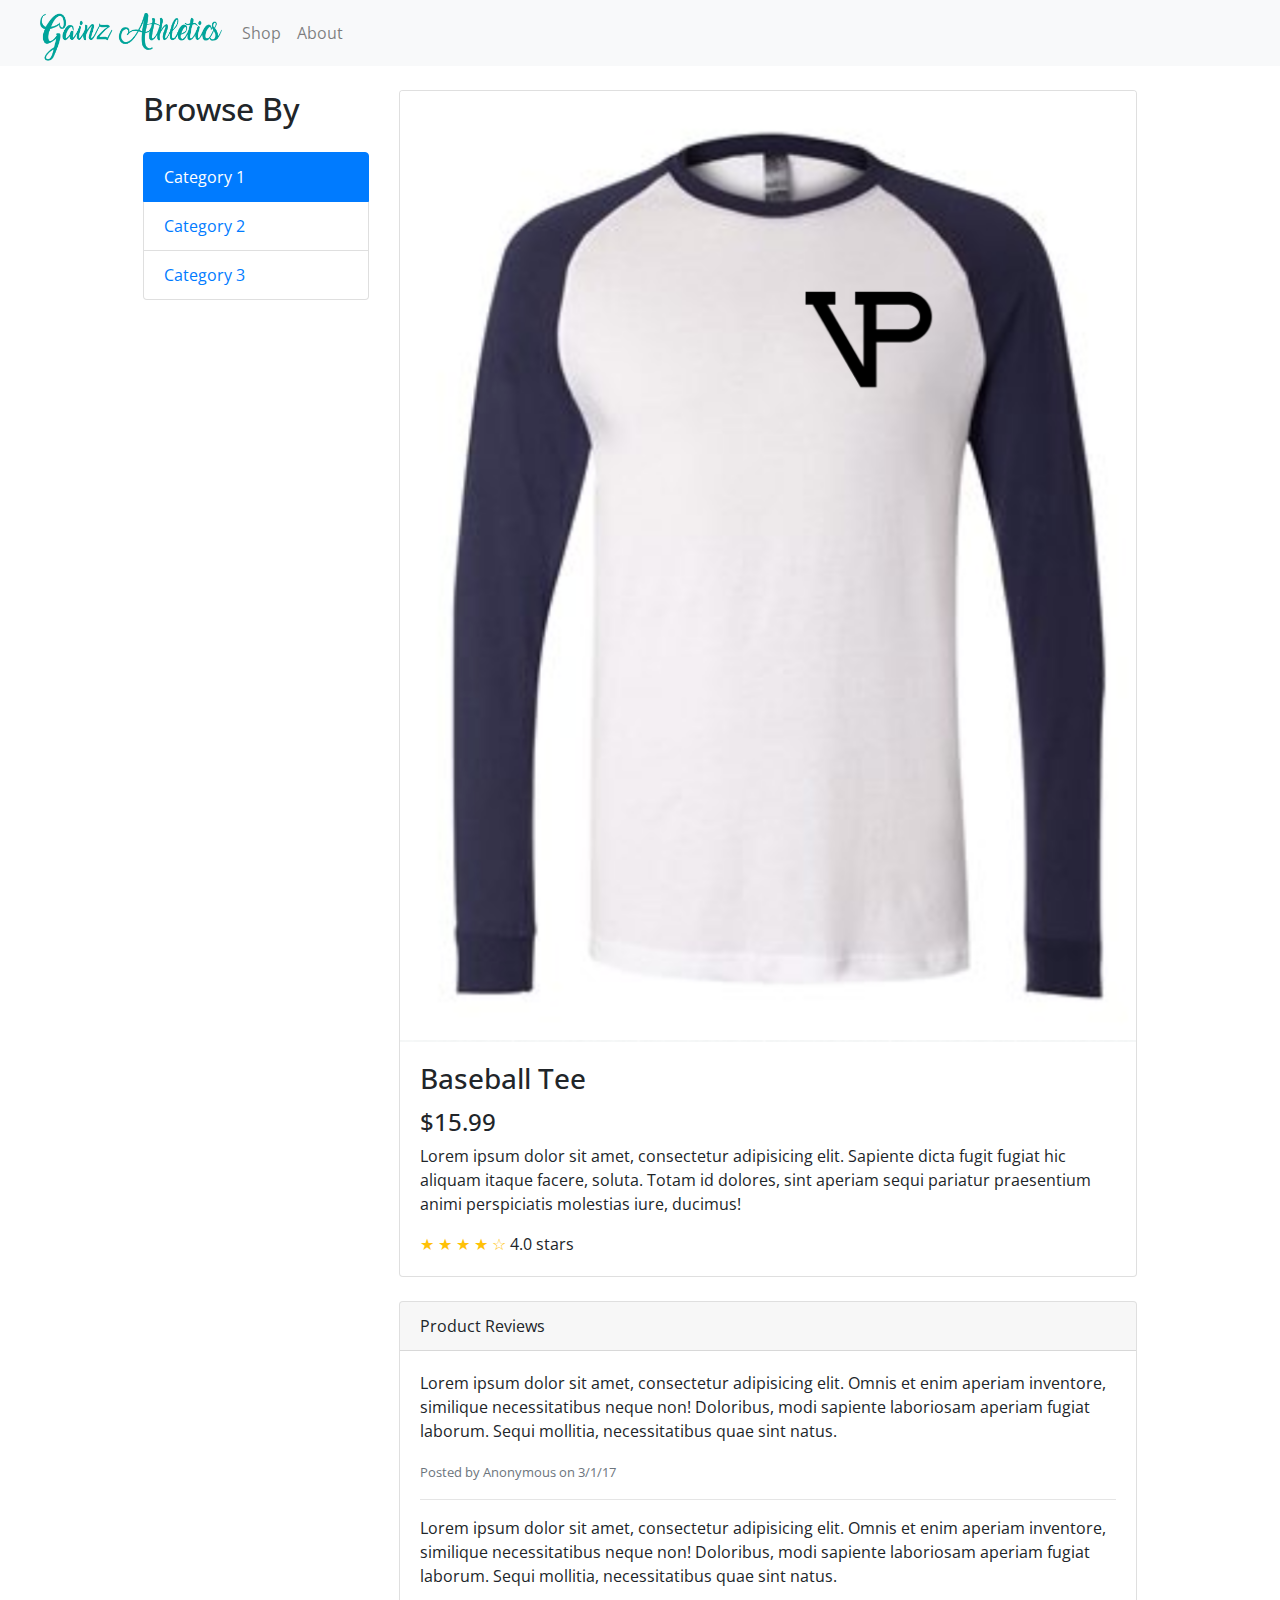
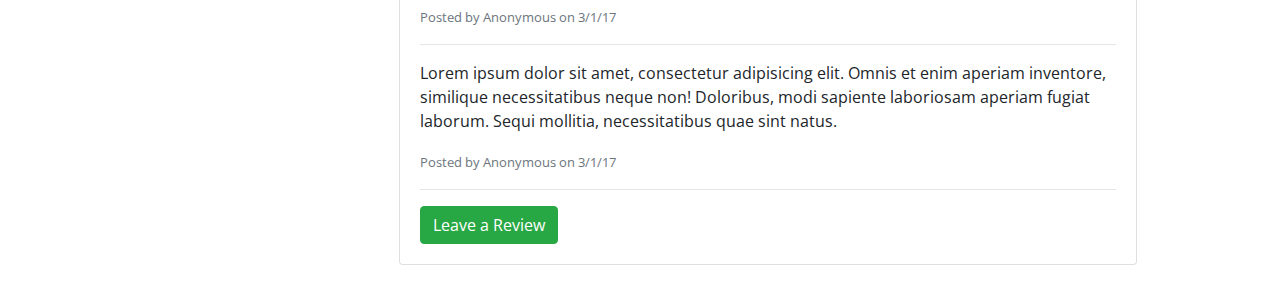
==== product_detail.html @ ebe450d1 "Added landing, store, and product details pages" ====
<!DOCTYPE html>
<html lang="en">
  <head>
    <meta charset="utf-8">
    <meta name="viewport" content="width=device-width, initial-scale=1, shrink-to-fit=no">
    <link rel="stylesheet" href="https://maxcdn.bootstrapcdn.com/bootstrap/4.0.0/css/bootstrap.min.css" integrity="sha384-Gn5384xqQ1aoWXA+058RXPxPg6fy4IWvTNh0E263XmFcJlSAwiGgFAW/dAiS6JXm" crossorigin="anonymous">
    <link rel="stylesheet" type="text/css" href="https://fonts.googleapis.com/css?family=Open+Sans:400,800,600,700,300">
    <link rel="stylesheet" type="text/css" href="https://code.ionicframework.com/ionicons/2.0.1/css/ionicons.min.css">
    <link rel="stylesheet" type="text/css" href="styles/normalize.css">
    <link rel="stylesheet" type="text/css" href="styles/main.css">
    <link rel="stylesheet" type="text/css" href="styles/store.css">
    <!-- Latest compiled and minified CSS -->
    <title>Gainz Athlectics</title>
  </head>
  <body class="landing">
    <nav class="navbar navbar-expand-lg navbar-light bg-light">
      <a class="navbar-brand logo" href="index.html">
        <img src="assets/images/gainz_logo_teal.png" alt="gainz athletics logo" class="logo">
      </a>
      <button class="navbar-toggler" type="button" data-toggle="collapse" data-target="#navbarNavAltMarkup" aria-controls="navbarNavAltMarkup" aria-expanded="false" aria-label="Toggle navigation">
        <span class="navbar-toggler-icon"></span>
      </button>
      <div class="collapse navbar-collapse" id="navbarNavAltMarkup">
        <div class="navbar-nav">
          <a class="nav-item nav-link" href="store.html">Shop</a>
          <a class="nav-item nav-link" href="#">About</a>
          <!-- <a class="nav-item nav-link disabled" href="#">Disabled</a> -->
        </div>
      </div>
    </nav>

    <div class="container">

      <div class="row">

        <div class="col-lg-3">
          <h1 class="my-4">Browse By</h1>
          <div class="list-group">
            <a href="#" class="list-group-item active">Category 1</a>
            <a href="#" class="list-group-item">Category 2</a>
            <a href="#" class="list-group-item">Category 3</a>
          </div>
        </div>
        <!-- /.col-lg-3 -->

        <div class="col-lg-9">

          <div class="card mt-4">
            <img class="card-img-top img-fluid" src="assets/images/baseballtee.png" alt="">
            <div class="card-body">
              <h3 class="card-title">Baseball Tee</h3>
              <h4>$15.99</h4>
              <p class="card-text">Lorem ipsum dolor sit amet, consectetur adipisicing elit. Sapiente dicta fugit fugiat hic aliquam itaque facere, soluta. Totam id dolores, sint aperiam sequi pariatur praesentium animi perspiciatis molestias iure, ducimus!</p>
              <span class="text-warning">&#9733; &#9733; &#9733; &#9733; &#9734;</span>
              4.0 stars
            </div>
          </div>
          <!-- /.card -->

          <div class="card card-outline-secondary my-4">
            <div class="card-header">
              Product Reviews
            </div>
            <div class="card-body">
              <p>Lorem ipsum dolor sit amet, consectetur adipisicing elit. Omnis et enim aperiam inventore, similique necessitatibus neque non! Doloribus, modi sapiente laboriosam aperiam fugiat laborum. Sequi mollitia, necessitatibus quae sint natus.</p>
              <small class="text-muted">Posted by Anonymous on 3/1/17</small>
              <hr>
              <p>Lorem ipsum dolor sit amet, consectetur adipisicing elit. Omnis et enim aperiam inventore, similique necessitatibus neque non! Doloribus, modi sapiente laboriosam aperiam fugiat laborum. Sequi mollitia, necessitatibus quae sint natus.</p>
              <small class="text-muted">Posted by Anonymous on 3/1/17</small>
              <hr>
              <p>Lorem ipsum dolor sit amet, consectetur adipisicing elit. Omnis et enim aperiam inventore, similique necessitatibus neque non! Doloribus, modi sapiente laboriosam aperiam fugiat laborum. Sequi mollitia, necessitatibus quae sint natus.</p>
              <small class="text-muted">Posted by Anonymous on 3/1/17</small>
              <hr>
              <a href="#" class="btn btn-success">Leave a Review</a>
            </div>
          </div>
          <!-- /.card -->

        </div>
        <!-- /.col-lg-9 -->

      </div>

    </div>
    <script src="https://code.jquery.com/jquery-3.2.1.slim.min.js" integrity="sha384-KJ3o2DKtIkvYIK3UENzmM7KCkRr/rE9/Qpg6aAZGJwFDMVNA/GpGFF93hXpG5KkN" crossorigin="anonymous"></script>
    <script src="https://cdnjs.cloudflare.com/ajax/libs/popper.js/1.12.9/umd/popper.min.js" integrity="sha384-ApNbgh9B+Y1QKtv3Rn7W3mgPxhU9K/ScQsAP7hUibX39j7fakFPskvXusvfa0b4Q" crossorigin="anonymous"></script>
    <script src="https://maxcdn.bootstrapcdn.com/bootstrap/4.0.0/js/bootstrap.min.js" integrity="sha384-JZR6Spejh4U02d8jOt6vLEHfe/JQGiRRSQQxSfFWpi1MquVdAyjUar5+76PVCmYl" crossorigin="anonymous"></script>
  </body>
  </html>
---- styles/main.css ----
*, *::before, *::after {
    -moz-box-sizing: border-box;
    -webkit-box-sizing: border-box;
    box-sizing: border-box;
}

.container {
     margin: 0 auto;
     max-width: 64rem;
 }
/* Medium and small screens (640px) */
@media (min-width: 640px) {
  html { font-size: 112%; }
}

/* Large screens (1024px) */
@media (min-width: 1024px) {
  html { font-size: 120%; }
}

html {
     height: 100%; /* makes sure our HTML takes up 100% of the browser window */
     font-size: 100%;
 }

 body {
     font-family: 'Open Sans'; /* sets our font to the "Open Sans" typeface */
     min-height: 100%;         /* says the height of the body must be, at minimum, 100% of the window */
 }

 .hero-title {
   color: white;
 }

 .navbar {
    padding: 0.5rem;
}

.navbar .logo {
    position: relative;
    left: 1rem;
    max-height: 50px;
    max-width: 250px;
    padding-right: 0.7em;
}
---- styles/store.css ----
.image-gallery {
  height: 80px;
}
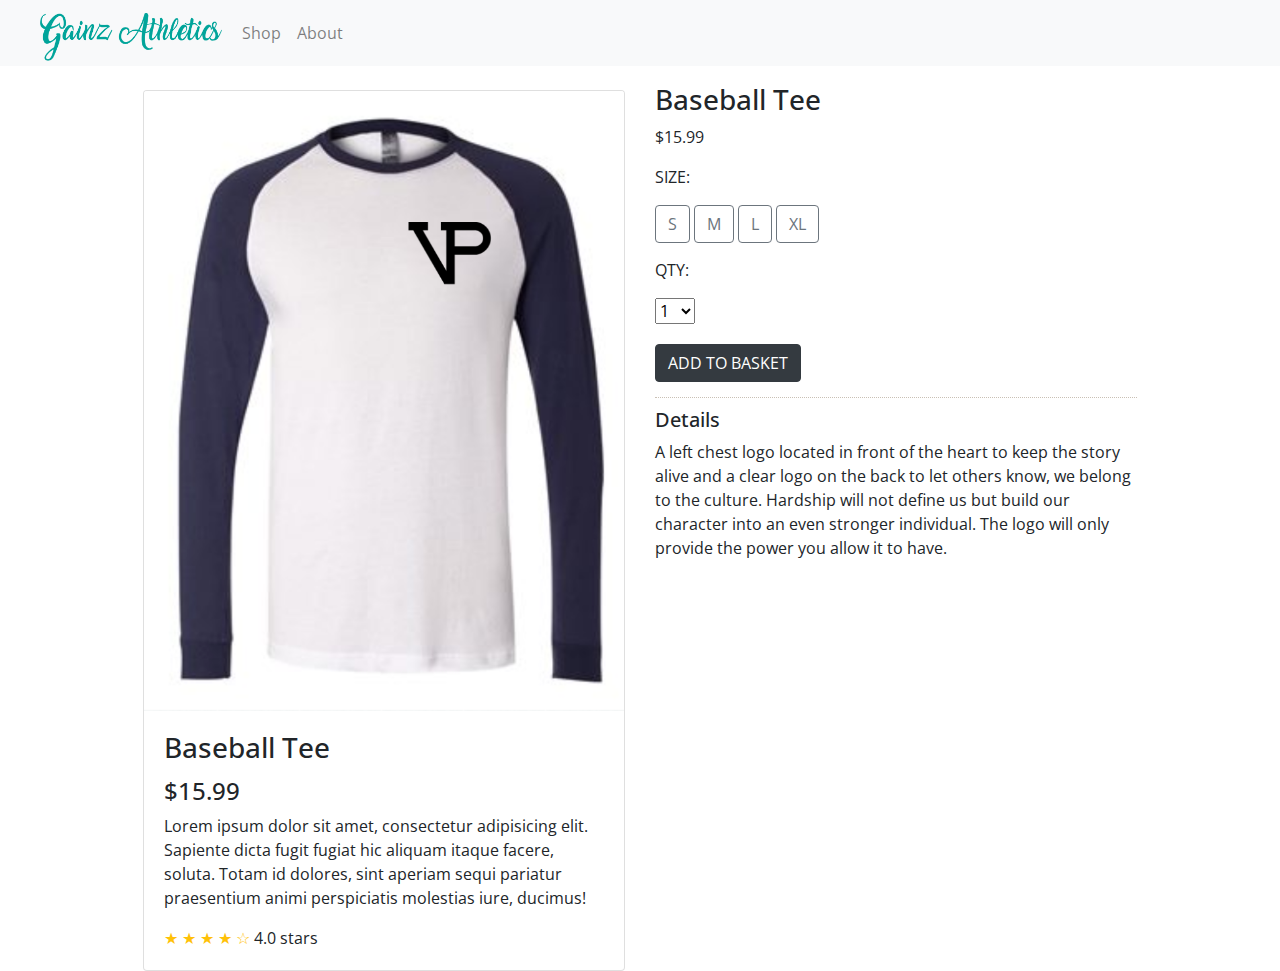
==== commit c45018dc: "Remade product detail page" ====
--- a/product_detail.html
+++ b/product_detail.html
@@ -8,7 +8,7 @@
     <link rel="stylesheet" type="text/css" href="https://code.ionicframework.com/ionicons/2.0.1/css/ionicons.min.css">
     <link rel="stylesheet" type="text/css" href="styles/normalize.css">
     <link rel="stylesheet" type="text/css" href="styles/main.css">
-    <link rel="stylesheet" type="text/css" href="styles/store.css">
+    <link rel="stylesheet" type="text/css" href="styles/product_detail.css">
     <!-- Latest compiled and minified CSS -->
     <title>Gainz Athlectics</title>
   </head>
@@ -32,18 +32,7 @@
     <div class="container">
 
       <div class="row">
-
-        <div class="col-lg-3">
-          <h1 class="my-4">Browse By</h1>
-          <div class="list-group">
-            <a href="#" class="list-group-item active">Category 1</a>
-            <a href="#" class="list-group-item">Category 2</a>
-            <a href="#" class="list-group-item">Category 3</a>
-          </div>
-        </div>
-        <!-- /.col-lg-3 -->
-
-        <div class="col-lg-9">
+        <div class="col-lg-6">
 
           <div class="card mt-4">
             <img class="card-img-top img-fluid" src="assets/images/baseballtee.png" alt="">
@@ -55,33 +44,39 @@
               4.0 stars
             </div>
           </div>
-          <!-- /.card -->
-
-          <div class="card card-outline-secondary my-4">
-            <div class="card-header">
-              Product Reviews
-            </div>
-            <div class="card-body">
-              <p>Lorem ipsum dolor sit amet, consectetur adipisicing elit. Omnis et enim aperiam inventore, similique necessitatibus neque non! Doloribus, modi sapiente laboriosam aperiam fugiat laborum. Sequi mollitia, necessitatibus quae sint natus.</p>
-              <small class="text-muted">Posted by Anonymous on 3/1/17</small>
-              <hr>
-              <p>Lorem ipsum dolor sit amet, consectetur adipisicing elit. Omnis et enim aperiam inventore, similique necessitatibus neque non! Doloribus, modi sapiente laboriosam aperiam fugiat laborum. Sequi mollitia, necessitatibus quae sint natus.</p>
-              <small class="text-muted">Posted by Anonymous on 3/1/17</small>
-              <hr>
-              <p>Lorem ipsum dolor sit amet, consectetur adipisicing elit. Omnis et enim aperiam inventore, similique necessitatibus neque non! Doloribus, modi sapiente laboriosam aperiam fugiat laborum. Sequi mollitia, necessitatibus quae sint natus.</p>
-              <small class="text-muted">Posted by Anonymous on 3/1/17</small>
-              <hr>
-              <a href="#" class="btn btn-success">Leave a Review</a>
-            </div>
+        </div>
+        <div class="col-lg-6">
+          <h3 class="product-title">Baseball Tee</h3>
+          <p class="price">$15.99</p>
+          <p class="size">SIZE:</p>
+          <button type="button" class="btn btn-outline-secondary">S</button>
+          <button type="button" class="btn btn-outline-secondary">M</button>
+          <button type="button" class="btn btn-outline-secondary">L</button>
+          <button type="button" class="btn btn-outline-secondary">XL</button>
+          <p class="quantity">QTY:</p>
+          <select class="quantity-select">
+            <option value="1">1</option>
+            <option value="2">2</option>
+            <option value="3">3</option>
+            <option value="4">4</option>
+            <option value="5">5</option>
+            <option value="6">6</option>
+            <option value="7">7</option>
+            <option value="8">8</option>
+            <option value="9">9</option>
+            <option value="10">10</option>
+          </select><br>
+          <button type="button" class="btn btn-dark">ADD TO BASKET</button>
+          <div class="details">
+            <h5>Details</h5>
+            <p>A left chest logo located in front of the heart to keep the story alive and a clear logo on the back to let others know, we belong to the culture. Hardship will not define us but build our character into an even stronger individual. The logo will only provide the power you allow it to have.</p>
           </div>
-          <!-- /.card -->
-
         </div>
-        <!-- /.col-lg-9 -->
-
       </div>
 
+
     </div>
+
     <script src="https://code.jquery.com/jquery-3.2.1.slim.min.js" integrity="sha384-KJ3o2DKtIkvYIK3UENzmM7KCkRr/rE9/Qpg6aAZGJwFDMVNA/GpGFF93hXpG5KkN" crossorigin="anonymous"></script>
     <script src="https://cdnjs.cloudflare.com/ajax/libs/popper.js/1.12.9/umd/popper.min.js" integrity="sha384-ApNbgh9B+Y1QKtv3Rn7W3mgPxhU9K/ScQsAP7hUibX39j7fakFPskvXusvfa0b4Q" crossorigin="anonymous"></script>
     <script src="https://maxcdn.bootstrapcdn.com/bootstrap/4.0.0/js/bootstrap.min.js" integrity="sha384-JZR6Spejh4U02d8jOt6vLEHfe/JQGiRRSQQxSfFWpi1MquVdAyjUar5+76PVCmYl" crossorigin="anonymous"></script>
--- a/styles/product_detail.css
+++ b/styles/product_detail.css
@@ -0,0 +1,16 @@
+.product-title {
+  padding-top: 17px;
+}
+
+.quantity {
+  padding-top:15px;
+}
+.quantity-select {
+  margin-bottom: 20px;
+}
+
+.details {
+  border-top: 1px dotted #c9c0b5;
+  padding-top: 10px;
+  margin-top: 15px;
+}
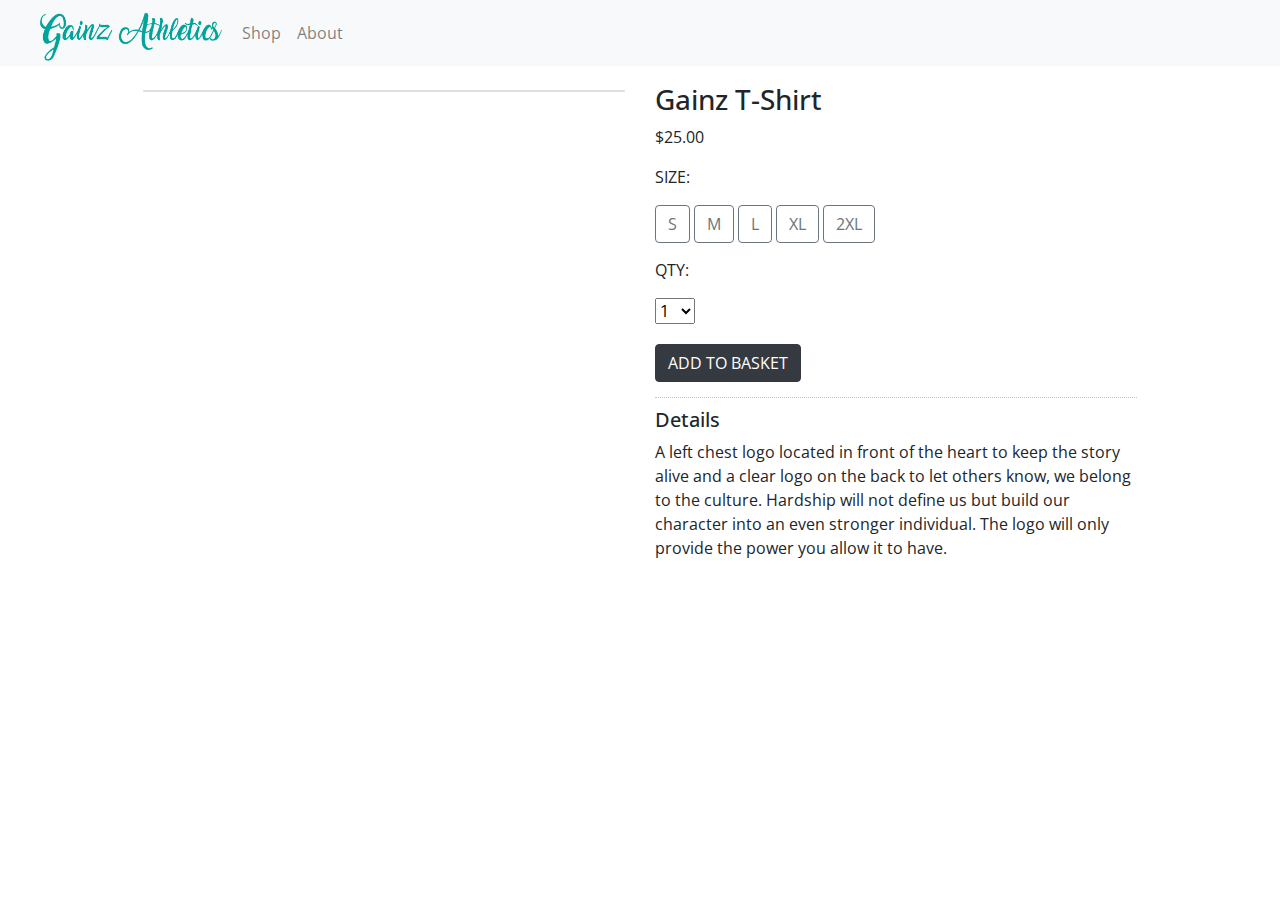
==== commit 68ccc75b: "Changed product picture, price, and size options" ====
--- a/product_detail.html
+++ b/product_detail.html
@@ -35,24 +35,25 @@
         <div class="col-lg-6">
 
           <div class="card mt-4">
-            <img class="card-img-top img-fluid" src="assets/images/baseballtee.png" alt="">
-            <div class="card-body">
+            <img class="card-img-top img-fluid" src="assets/images/gainz_tee.jpg" alt="">
+            <!-- <div class="card-body">
               <h3 class="card-title">Baseball Tee</h3>
               <h4>$15.99</h4>
               <p class="card-text">Lorem ipsum dolor sit amet, consectetur adipisicing elit. Sapiente dicta fugit fugiat hic aliquam itaque facere, soluta. Totam id dolores, sint aperiam sequi pariatur praesentium animi perspiciatis molestias iure, ducimus!</p>
               <span class="text-warning">&#9733; &#9733; &#9733; &#9733; &#9734;</span>
               4.0 stars
-            </div>
+            </div> -->
           </div>
         </div>
         <div class="col-lg-6">
-          <h3 class="product-title">Baseball Tee</h3>
-          <p class="price">$15.99</p>
+          <h3 class="product-title">Gainz T-Shirt</h3>
+          <p class="price">$25.00</p>
           <p class="size">SIZE:</p>
           <button type="button" class="btn btn-outline-secondary">S</button>
           <button type="button" class="btn btn-outline-secondary">M</button>
           <button type="button" class="btn btn-outline-secondary">L</button>
           <button type="button" class="btn btn-outline-secondary">XL</button>
+          <button type="button" class="btn btn-outline-secondary">2XL</button>
           <p class="quantity">QTY:</p>
           <select class="quantity-select">
             <option value="1">1</option>
